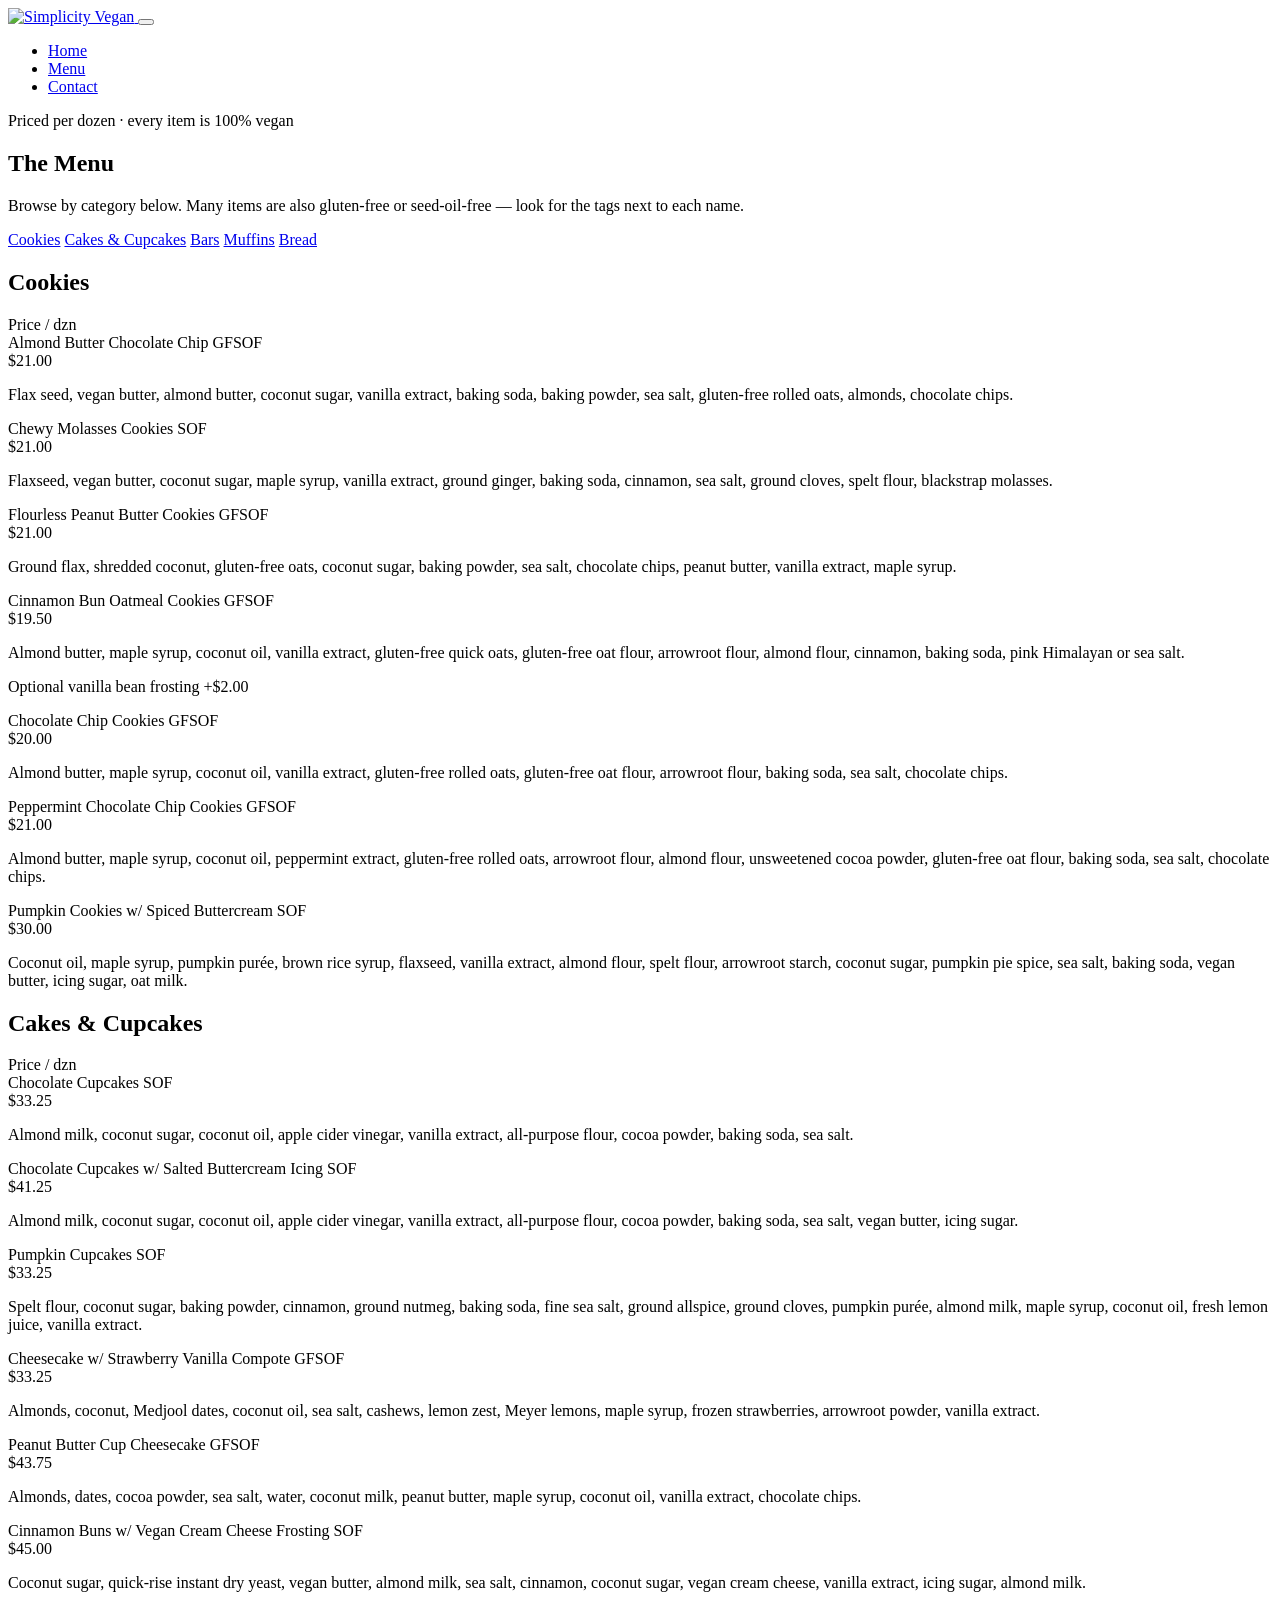
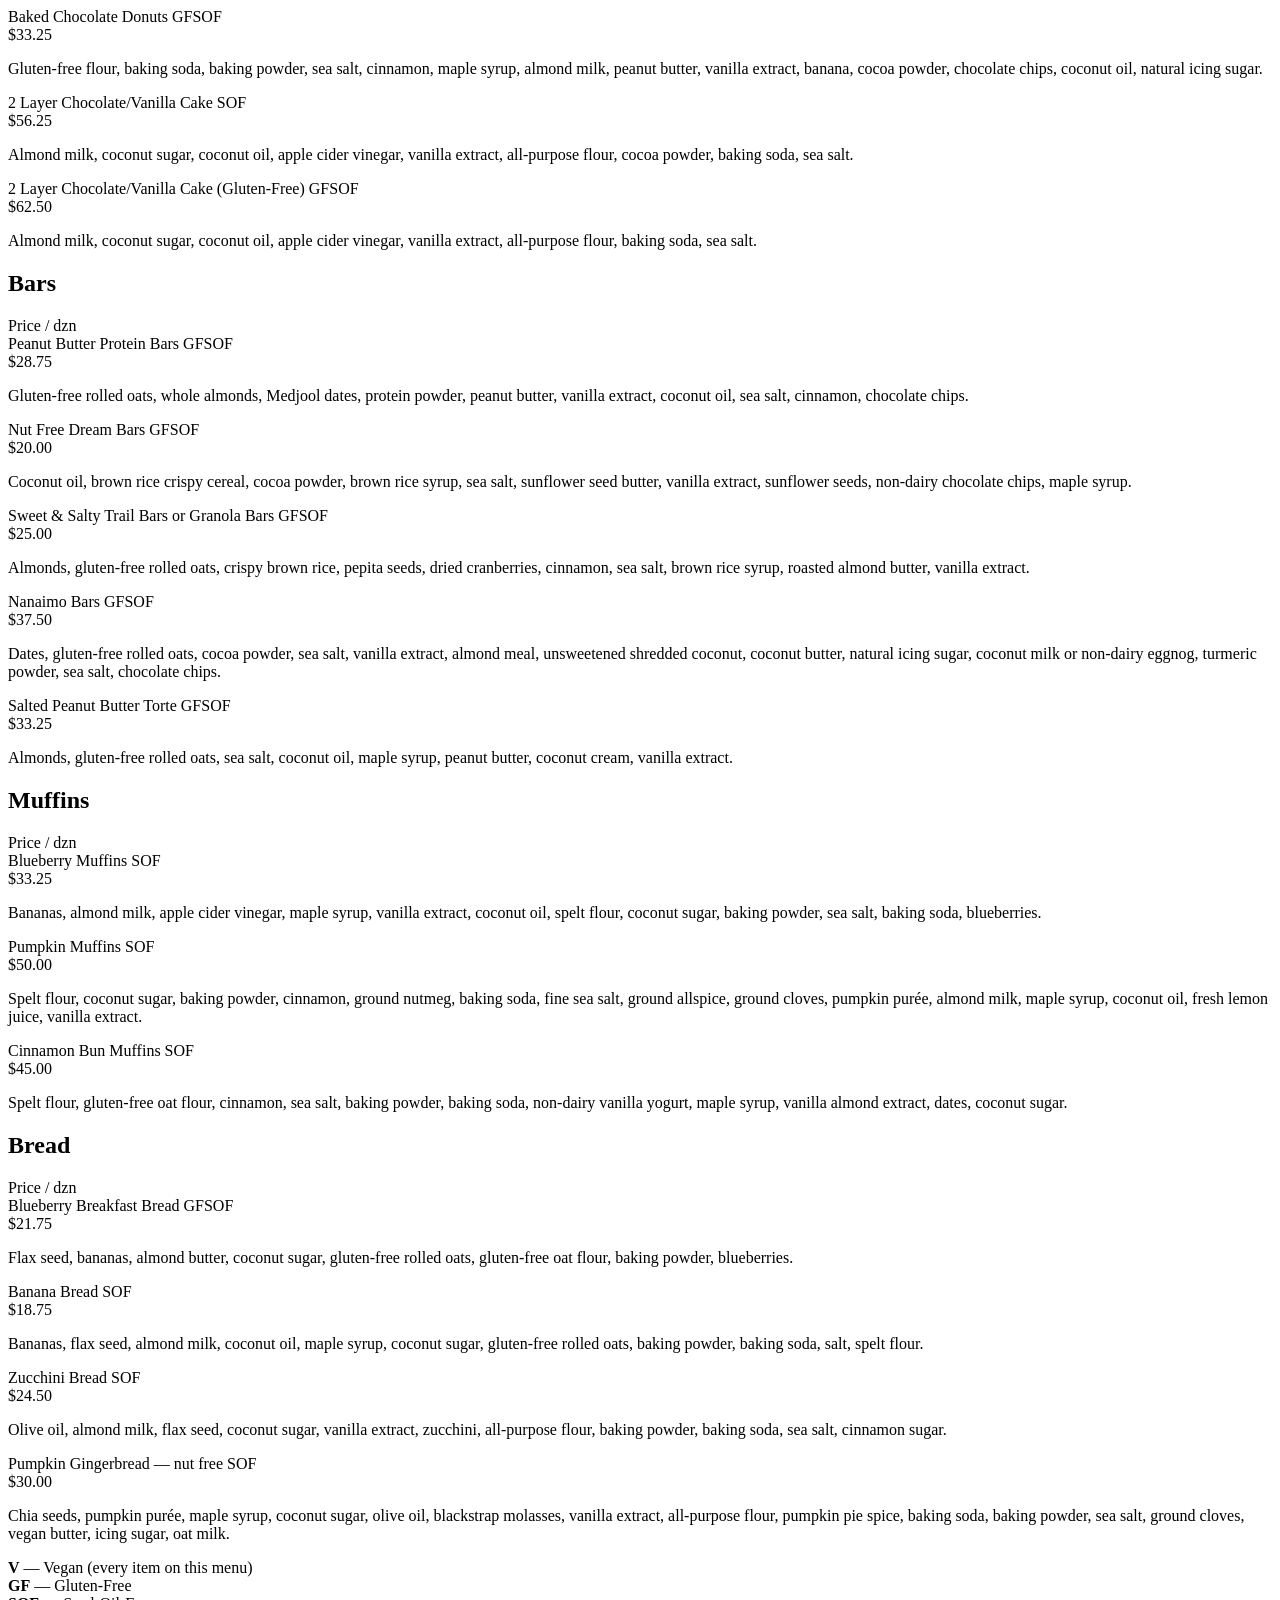
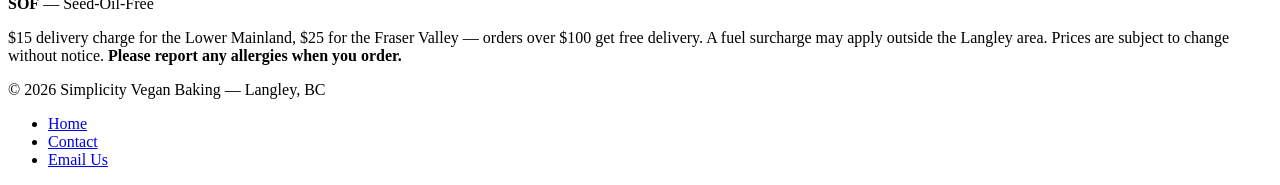
==== menu.html @ b133a5c6 "Add files via upload" ====
<!DOCTYPE html>
<html lang="en">
<head>
<meta charset="UTF-8">
<meta name="viewport" content="width=device-width, initial-scale=1.0">
<title>Menu — Simplicity Vegan</title>
<meta name="description" content="Full menu for Simplicity Vegan: cookies, cakes & cupcakes, bars, muffins and bread. Every item is 100% vegan, priced per dozen.">
<link rel="icon" href="assets/img/wordmark.png">
<link rel="preconnect" href="https://fonts.googleapis.com">
<link rel="preconnect" href="https://fonts.gstatic.com" crossorigin>
<link href="https://fonts.googleapis.com/css2?family=Mrs+Saint+Delafield&family=Fraunces:opsz,wght@9..144,400;9..144,500;9..144,600&family=Jost:wght@400;500;600&display=swap" rel="stylesheet">
<link rel="stylesheet" href="assets/styles.css">
</head>
<body>

<header class="site-header">
  <div class="container">
    <a href="index.html" class="brand">
      <img src="assets/img/wordmark.png" alt="Simplicity Vegan">
    </a>
    <button class="nav-toggle" aria-label="Toggle navigation" aria-expanded="false">
      <span></span>
    </button>
    <ul class="nav-links">
      <li><a href="index.html">Home</a></li>
      <li><a href="menu.html" aria-current="page">Menu</a></li>
      <li><a href="contact.html">Contact</a></li>
    </ul>
  </div>
</header>

<main>

  <section class="page-hero">
    <div class="container">
      <p class="eyebrow">Priced per dozen · every item is 100% vegan</p>
      <h1 class="script">The Menu</h1>
      <p class="hero-lede" style="margin-left:auto;margin-right:auto;">Browse by category below. Many items
        are also gluten-free or seed-oil-free — look for the tags next to each name.</p>
    </div>
  </section>

  <nav class="menu-nav" aria-label="Menu categories">
    <div class="container">
      <a href="#cookies" class="pill">Cookies</a>
      <a href="#cakes" class="pill">Cakes &amp; Cupcakes</a>
      <a href="#bars" class="pill">Bars</a>
      <a href="#muffins" class="pill">Muffins</a>
      <a href="#bread" class="pill">Bread</a>
    </div>
  </nav>

  <div class="container">

    <!-- COOKIES -->
    <section id="cookies" class="menu-category">
      <div class="cat-head">
        <h2>Cookies</h2>
        <div class="rule"></div>
        <span class="cat-price-label">Price / dzn</span>
      </div>

      <div class="menu-item">
        <div class="item-name-row">
          <span class="item-name">Almond Butter Chocolate Chip</span>
          <span class="item-badges"><span class="tag">GF</span><span class="tag">SOF</span></span>
        </div>
        <span class="item-price">$21.00</span>
        <p class="item-ingredients">Flax seed, vegan butter, almond butter, coconut sugar, vanilla extract, baking soda, baking powder, sea salt, gluten-free rolled oats, almonds, chocolate chips.</p>
      </div>

      <div class="menu-item">
        <div class="item-name-row">
          <span class="item-name">Chewy Molasses Cookies</span>
          <span class="item-badges"><span class="tag">SOF</span></span>
        </div>
        <span class="item-price">$21.00</span>
        <p class="item-ingredients">Flaxseed, vegan butter, coconut sugar, maple syrup, vanilla extract, ground ginger, baking soda, cinnamon, sea salt, ground cloves, spelt flour, blackstrap molasses.</p>
      </div>

      <div class="menu-item">
        <div class="item-name-row">
          <span class="item-name">Flourless Peanut Butter Cookies</span>
          <span class="item-badges"><span class="tag">GF</span><span class="tag">SOF</span></span>
        </div>
        <span class="item-price">$21.00</span>
        <p class="item-ingredients">Ground flax, shredded coconut, gluten-free oats, coconut sugar, baking powder, sea salt, chocolate chips, peanut butter, vanilla extract, maple syrup.</p>
      </div>

      <div class="menu-item">
        <div class="item-name-row">
          <span class="item-name">Cinnamon Bun Oatmeal Cookies</span>
          <span class="item-badges"><span class="tag">GF</span><span class="tag">SOF</span></span>
        </div>
        <span class="item-price">$19.50</span>
        <p class="item-ingredients">Almond butter, maple syrup, coconut oil, vanilla extract, gluten-free quick oats, gluten-free oat flour, arrowroot flour, almond flour, cinnamon, baking soda, pink Himalayan or sea salt.</p>
        <p class="item-note">Optional vanilla bean frosting +$2.00</p>
      </div>

      <div class="menu-item">
        <div class="item-name-row">
          <span class="item-name">Chocolate Chip Cookies</span>
          <span class="item-badges"><span class="tag">GF</span><span class="tag">SOF</span></span>
        </div>
        <span class="item-price">$20.00</span>
        <p class="item-ingredients">Almond butter, maple syrup, coconut oil, vanilla extract, gluten-free rolled oats, gluten-free oat flour, arrowroot flour, baking soda, sea salt, chocolate chips.</p>
      </div>

      <div class="menu-item">
        <div class="item-name-row">
          <span class="item-name">Peppermint Chocolate Chip Cookies</span>
          <span class="item-badges"><span class="tag">GF</span><span class="tag">SOF</span></span>
        </div>
        <span class="item-price">$21.00</span>
        <p class="item-ingredients">Almond butter, maple syrup, coconut oil, peppermint extract, gluten-free rolled oats, arrowroot flour, almond flour, unsweetened cocoa powder, gluten-free oat flour, baking soda, sea salt, chocolate chips.</p>
      </div>

      <div class="menu-item">
        <div class="item-name-row">
          <span class="item-name">Pumpkin Cookies w/ Spiced Buttercream</span>
          <span class="item-badges"><span class="tag">SOF</span></span>
        </div>
        <span class="item-price">$30.00</span>
        <p class="item-ingredients">Coconut oil, maple syrup, pumpkin purée, brown rice syrup, flaxseed, vanilla extract, almond flour, spelt flour, arrowroot starch, coconut sugar, pumpkin pie spice, sea salt, baking soda, vegan butter, icing sugar, oat milk.</p>
      </div>
    </section>

    <!-- CAKES / CUPCAKES -->
    <section id="cakes" class="menu-category">
      <div class="cat-head">
        <h2>Cakes &amp; Cupcakes</h2>
        <div class="rule"></div>
        <span class="cat-price-label">Price / dzn</span>
      </div>

      <div class="menu-item">
        <div class="item-name-row">
          <span class="item-name">Chocolate Cupcakes</span>
          <span class="item-badges"><span class="tag">SOF</span></span>
        </div>
        <span class="item-price">$33.25</span>
        <p class="item-ingredients">Almond milk, coconut sugar, coconut oil, apple cider vinegar, vanilla extract, all-purpose flour, cocoa powder, baking soda, sea salt.</p>
      </div>

      <div class="menu-item">
        <div class="item-name-row">
          <span class="item-name">Chocolate Cupcakes w/ Salted Buttercream Icing</span>
          <span class="item-badges"><span class="tag">SOF</span></span>
        </div>
        <span class="item-price">$41.25</span>
        <p class="item-ingredients">Almond milk, coconut sugar, coconut oil, apple cider vinegar, vanilla extract, all-purpose flour, cocoa powder, baking soda, sea salt, vegan butter, icing sugar.</p>
      </div>

      <div class="menu-item">
        <div class="item-name-row">
          <span class="item-name">Pumpkin Cupcakes</span>
          <span class="item-badges"><span class="tag">SOF</span></span>
        </div>
        <span class="item-price">$33.25</span>
        <p class="item-ingredients">Spelt flour, coconut sugar, baking powder, cinnamon, ground nutmeg, baking soda, fine sea salt, ground allspice, ground cloves, pumpkin purée, almond milk, maple syrup, coconut oil, fresh lemon juice, vanilla extract.</p>
      </div>

      <div class="menu-item">
        <div class="item-name-row">
          <span class="item-name">Cheesecake w/ Strawberry Vanilla Compote</span>
          <span class="item-badges"><span class="tag">GF</span><span class="tag">SOF</span></span>
        </div>
        <span class="item-price">$33.25</span>
        <p class="item-ingredients">Almonds, coconut, Medjool dates, coconut oil, sea salt, cashews, lemon zest, Meyer lemons, maple syrup, frozen strawberries, arrowroot powder, vanilla extract.</p>
      </div>

      <div class="menu-item">
        <div class="item-name-row">
          <span class="item-name">Peanut Butter Cup Cheesecake</span>
          <span class="item-badges"><span class="tag">GF</span><span class="tag">SOF</span></span>
        </div>
        <span class="item-price">$43.75</span>
        <p class="item-ingredients">Almonds, dates, cocoa powder, sea salt, water, coconut milk, peanut butter, maple syrup, coconut oil, vanilla extract, chocolate chips.</p>
      </div>

      <div class="menu-item">
        <div class="item-name-row">
          <span class="item-name">Cinnamon Buns w/ Vegan Cream Cheese Frosting</span>
          <span class="item-badges"><span class="tag">SOF</span></span>
        </div>
        <span class="item-price">$45.00</span>
        <p class="item-ingredients">Coconut sugar, quick-rise instant dry yeast, vegan butter, almond milk, sea salt, cinnamon, coconut sugar, vegan cream cheese, vanilla extract, icing sugar, almond milk.</p>
      </div>

      <div class="menu-item">
        <div class="item-name-row">
          <span class="item-name">Baked Chocolate Donuts</span>
          <span class="item-badges"><span class="tag">GF</span><span class="tag">SOF</span></span>
        </div>
        <span class="item-price">$33.25</span>
        <p class="item-ingredients">Gluten-free flour, baking soda, baking powder, sea salt, cinnamon, maple syrup, almond milk, peanut butter, vanilla extract, banana, cocoa powder, chocolate chips, coconut oil, natural icing sugar.</p>
      </div>

      <div class="menu-item">
        <div class="item-name-row">
          <span class="item-name">2 Layer Chocolate/Vanilla Cake</span>
          <span class="item-badges"><span class="tag">SOF</span></span>
        </div>
        <span class="item-price">$56.25</span>
        <p class="item-ingredients">Almond milk, coconut sugar, coconut oil, apple cider vinegar, vanilla extract, all-purpose flour, cocoa powder, baking soda, sea salt.</p>
      </div>

      <div class="menu-item">
        <div class="item-name-row">
          <span class="item-name">2 Layer Chocolate/Vanilla Cake (Gluten-Free)</span>
          <span class="item-badges"><span class="tag">GF</span><span class="tag">SOF</span></span>
        </div>
        <span class="item-price">$62.50</span>
        <p class="item-ingredients">Almond milk, coconut sugar, coconut oil, apple cider vinegar, vanilla extract, all-purpose flour, baking soda, sea salt.</p>
      </div>
    </section>

    <!-- BARS -->
    <section id="bars" class="menu-category">
      <div class="cat-head">
        <h2>Bars</h2>
        <div class="rule"></div>
        <span class="cat-price-label">Price / dzn</span>
      </div>

      <div class="menu-item">
        <div class="item-name-row">
          <span class="item-name">Peanut Butter Protein Bars</span>
          <span class="item-badges"><span class="tag">GF</span><span class="tag">SOF</span></span>
        </div>
        <span class="item-price">$28.75</span>
        <p class="item-ingredients">Gluten-free rolled oats, whole almonds, Medjool dates, protein powder, peanut butter, vanilla extract, coconut oil, sea salt, cinnamon, chocolate chips.</p>
      </div>

      <div class="menu-item">
        <div class="item-name-row">
          <span class="item-name">Nut Free Dream Bars</span>
          <span class="item-badges"><span class="tag">GF</span><span class="tag">SOF</span></span>
        </div>
        <span class="item-price">$20.00</span>
        <p class="item-ingredients">Coconut oil, brown rice crispy cereal, cocoa powder, brown rice syrup, sea salt, sunflower seed butter, vanilla extract, sunflower seeds, non-dairy chocolate chips, maple syrup.</p>
      </div>

      <div class="menu-item">
        <div class="item-name-row">
          <span class="item-name">Sweet &amp; Salty Trail Bars <span style="font-weight:400;color:var(--taupe)">or Granola Bars</span></span>
          <span class="item-badges"><span class="tag">GF</span><span class="tag">SOF</span></span>
        </div>
        <span class="item-price">$25.00</span>
        <p class="item-ingredients">Almonds, gluten-free rolled oats, crispy brown rice, pepita seeds, dried cranberries, cinnamon, sea salt, brown rice syrup, roasted almond butter, vanilla extract.</p>
      </div>

      <div class="menu-item">
        <div class="item-name-row">
          <span class="item-name">Nanaimo Bars</span>
          <span class="item-badges"><span class="tag">GF</span><span class="tag">SOF</span></span>
        </div>
        <span class="item-price">$37.50</span>
        <p class="item-ingredients">Dates, gluten-free rolled oats, cocoa powder, sea salt, vanilla extract, almond meal, unsweetened shredded coconut, coconut butter, natural icing sugar, coconut milk or non-dairy eggnog, turmeric powder, sea salt, chocolate chips.</p>
      </div>

      <div class="menu-item">
        <div class="item-name-row">
          <span class="item-name">Salted Peanut Butter Torte</span>
          <span class="item-badges"><span class="tag">GF</span><span class="tag">SOF</span></span>
        </div>
        <span class="item-price">$33.25</span>
        <p class="item-ingredients">Almonds, gluten-free rolled oats, sea salt, coconut oil, maple syrup, peanut butter, coconut cream, vanilla extract.</p>
      </div>
    </section>

    <!-- MUFFINS -->
    <section id="muffins" class="menu-category">
      <div class="cat-head">
        <h2>Muffins</h2>
        <div class="rule"></div>
        <span class="cat-price-label">Price / dzn</span>
      </div>

      <div class="menu-item">
        <div class="item-name-row">
          <span class="item-name">Blueberry Muffins</span>
          <span class="item-badges"><span class="tag">SOF</span></span>
        </div>
        <span class="item-price">$33.25</span>
        <p class="item-ingredients">Bananas, almond milk, apple cider vinegar, maple syrup, vanilla extract, coconut oil, spelt flour, coconut sugar, baking powder, sea salt, baking soda, blueberries.</p>
      </div>

      <div class="menu-item">
        <div class="item-name-row">
          <span class="item-name">Pumpkin Muffins</span>
          <span class="item-badges"><span class="tag">SOF</span></span>
        </div>
        <span class="item-price">$50.00</span>
        <p class="item-ingredients">Spelt flour, coconut sugar, baking powder, cinnamon, ground nutmeg, baking soda, fine sea salt, ground allspice, ground cloves, pumpkin purée, almond milk, maple syrup, coconut oil, fresh lemon juice, vanilla extract.</p>
      </div>

      <div class="menu-item">
        <div class="item-name-row">
          <span class="item-name">Cinnamon Bun Muffins</span>
          <span class="item-badges"><span class="tag">SOF</span></span>
        </div>
        <span class="item-price">$45.00</span>
        <p class="item-ingredients">Spelt flour, gluten-free oat flour, cinnamon, sea salt, baking powder, baking soda, non-dairy vanilla yogurt, maple syrup, vanilla almond extract, dates, coconut sugar.</p>
      </div>
    </section>

    <!-- BREAD -->
    <section id="bread" class="menu-category">
      <div class="cat-head">
        <h2>Bread</h2>
        <div class="rule"></div>
        <span class="cat-price-label">Price / dzn</span>
      </div>

      <div class="menu-item">
        <div class="item-name-row">
          <span class="item-name">Blueberry Breakfast Bread</span>
          <span class="item-badges"><span class="tag">GF</span><span class="tag">SOF</span></span>
        </div>
        <span class="item-price">$21.75</span>
        <p class="item-ingredients">Flax seed, bananas, almond butter, coconut sugar, gluten-free rolled oats, gluten-free oat flour, baking powder, blueberries.</p>
      </div>

      <div class="menu-item">
        <div class="item-name-row">
          <span class="item-name">Banana Bread</span>
          <span class="item-badges"><span class="tag">SOF</span></span>
        </div>
        <span class="item-price">$18.75</span>
        <p class="item-ingredients">Bananas, flax seed, almond milk, coconut oil, maple syrup, coconut sugar, gluten-free rolled oats, baking powder, baking soda, salt, spelt flour.</p>
      </div>

      <div class="menu-item">
        <div class="item-name-row">
          <span class="item-name">Zucchini Bread</span>
          <span class="item-badges"><span class="tag">SOF</span></span>
        </div>
        <span class="item-price">$24.50</span>
        <p class="item-ingredients">Olive oil, almond milk, flax seed, coconut sugar, vanilla extract, zucchini, all-purpose flour, baking powder, baking soda, sea salt, cinnamon sugar.</p>
      </div>

      <div class="menu-item">
        <div class="item-name-row">
          <span class="item-name">Pumpkin Gingerbread <span style="font-weight:400;color:var(--taupe)">— nut free</span></span>
          <span class="item-badges"><span class="tag">SOF</span></span>
        </div>
        <span class="item-price">$30.00</span>
        <p class="item-ingredients">Chia seeds, pumpkin purée, maple syrup, coconut sugar, olive oil, blackstrap molasses, vanilla extract, all-purpose flour, pumpkin pie spice, baking soda, baking powder, sea salt, ground cloves, vegan butter, icing sugar, oat milk.</p>
      </div>
    </section>

  </div>

  <div class="scallop scallop-down on-white" style="background:var(--cream)"></div>

  <!-- LEGEND / DELIVERY -->
  <section class="menu-legend">
    <div class="container">
      <div class="legend-grid">
        <div><b>V</b> — Vegan (every item on this menu)</div>
        <div><b>GF</b> — Gluten-Free</div>
        <div><b>SOF</b> — Seed-Oil-Free</div>
      </div>
      <p class="legend-note">$15 delivery charge for the Lower Mainland, $25 for the Fraser Valley — orders over $100
        get free delivery. A fuel surcharge may apply outside the Langley area. Prices are subject to change
        without notice. <strong>Please report any allergies when you order.</strong></p>
    </div>
  </section>

</main>

<footer class="site-footer">
  <div class="container footer-row">
    <span>© <span id="year"></span> Simplicity Vegan Baking — Langley, BC</span>
    <ul class="footer-links">
      <li><a href="index.html">Home</a></li>
      <li><a href="contact.html">Contact</a></li>
      <li><a href="mailto:simplicityveganbaking@gmail.com">Email Us</a></li>
    </ul>
  </div>
</footer>

<script>document.getElementById('year').textContent = new Date().getFullYear();</script>
<script src="assets/script.js"></script>
</body>
</html>
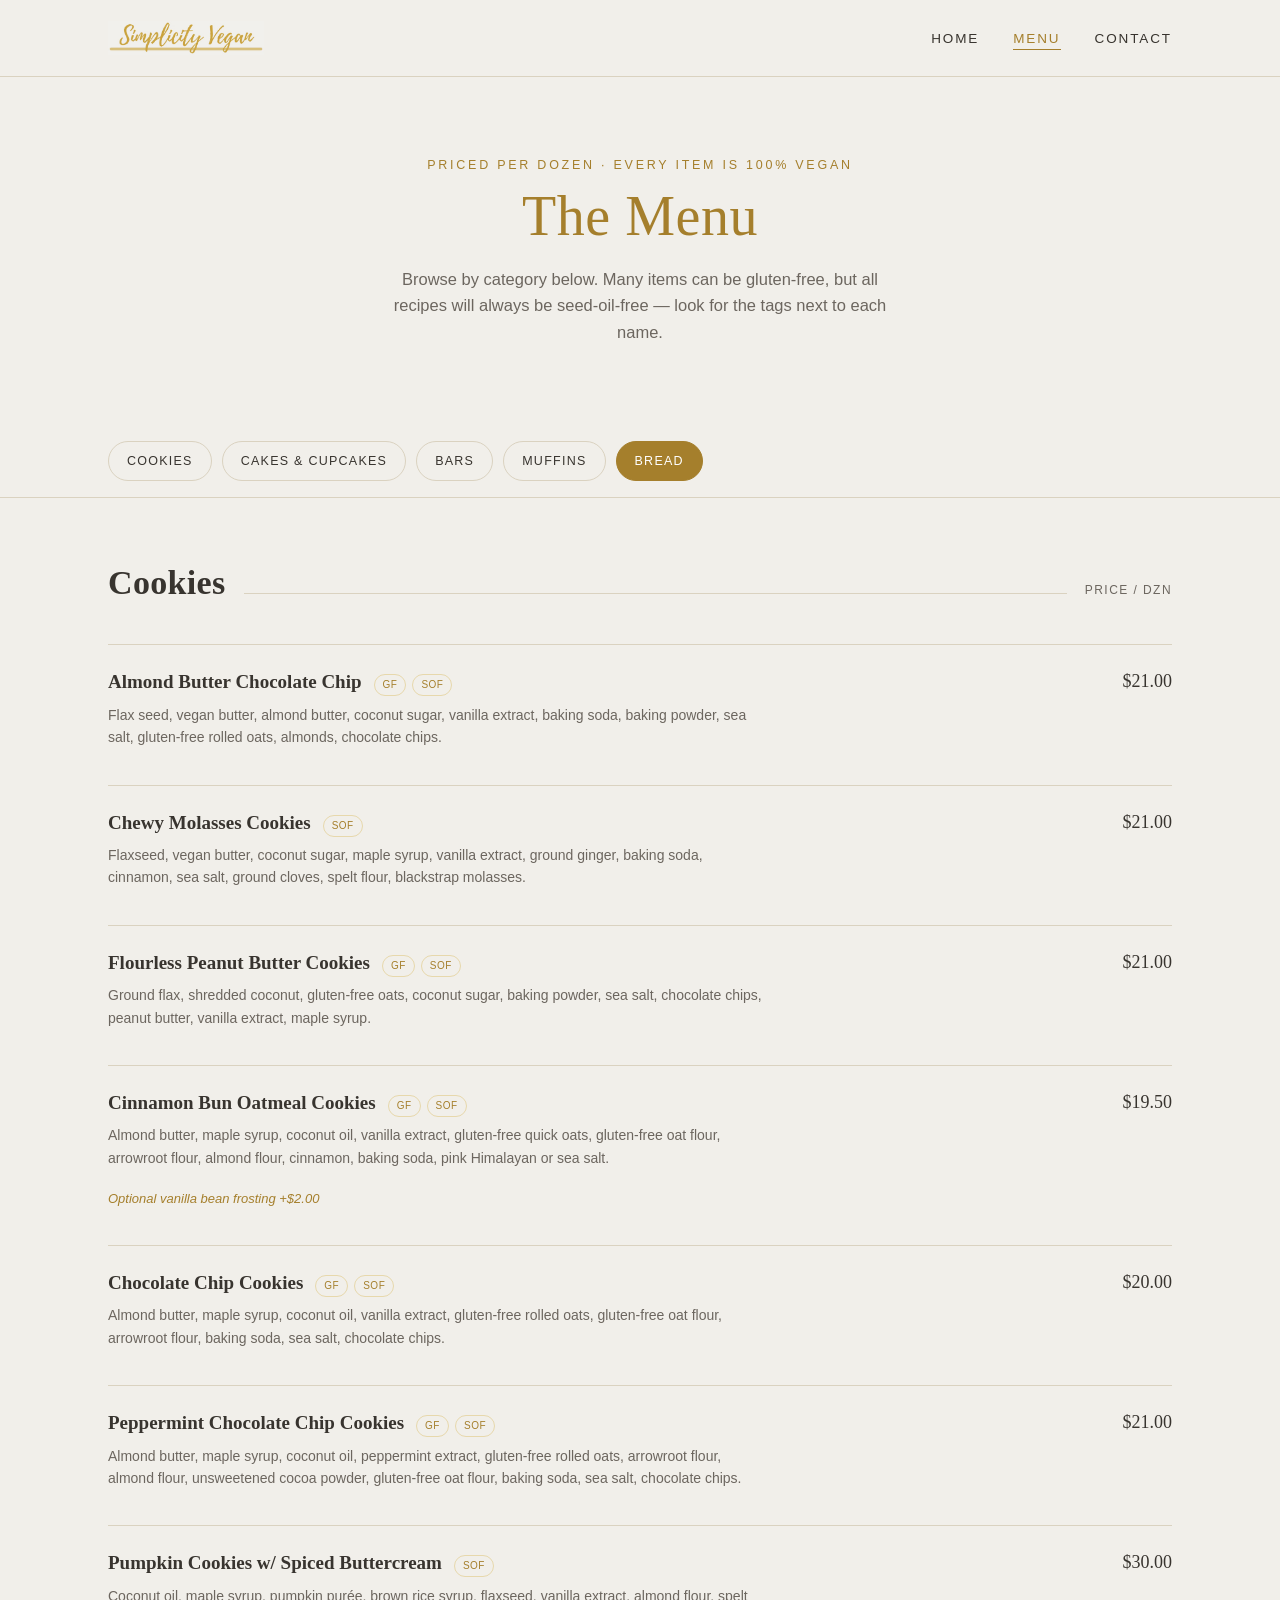
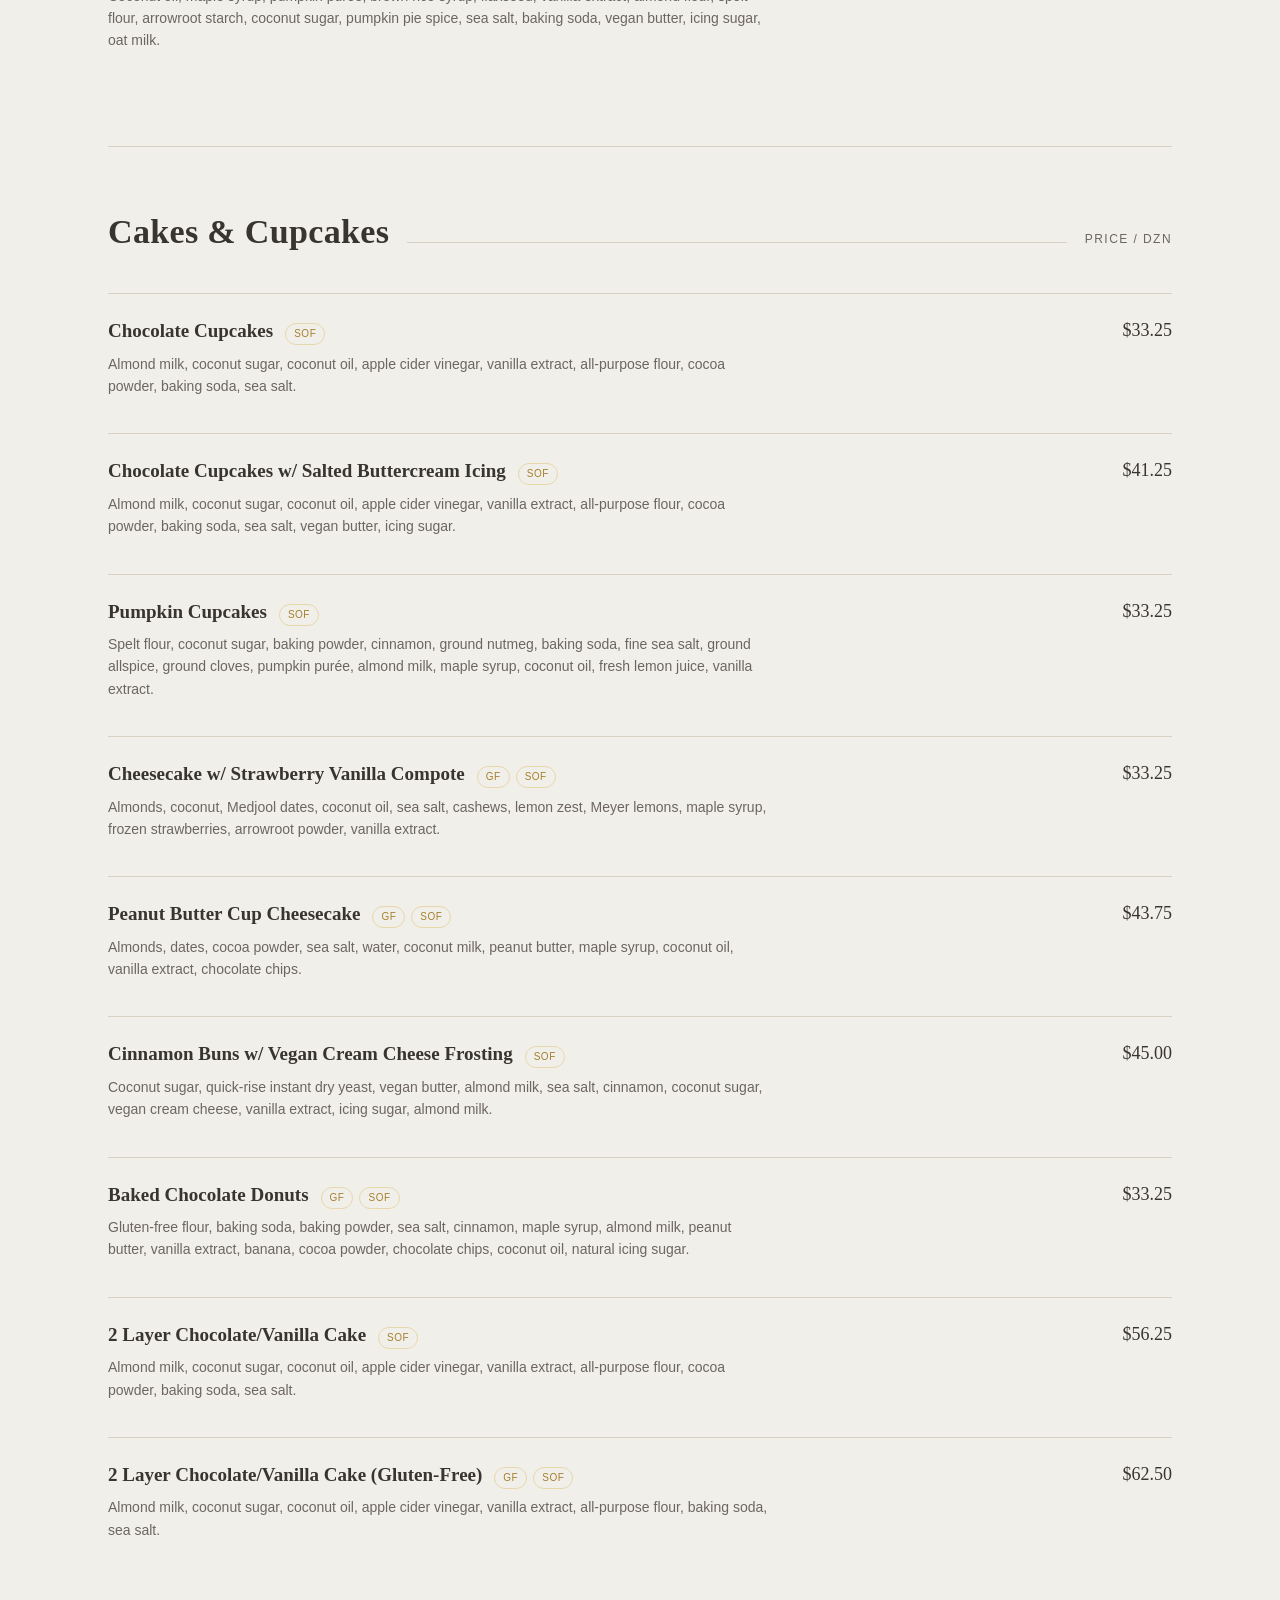
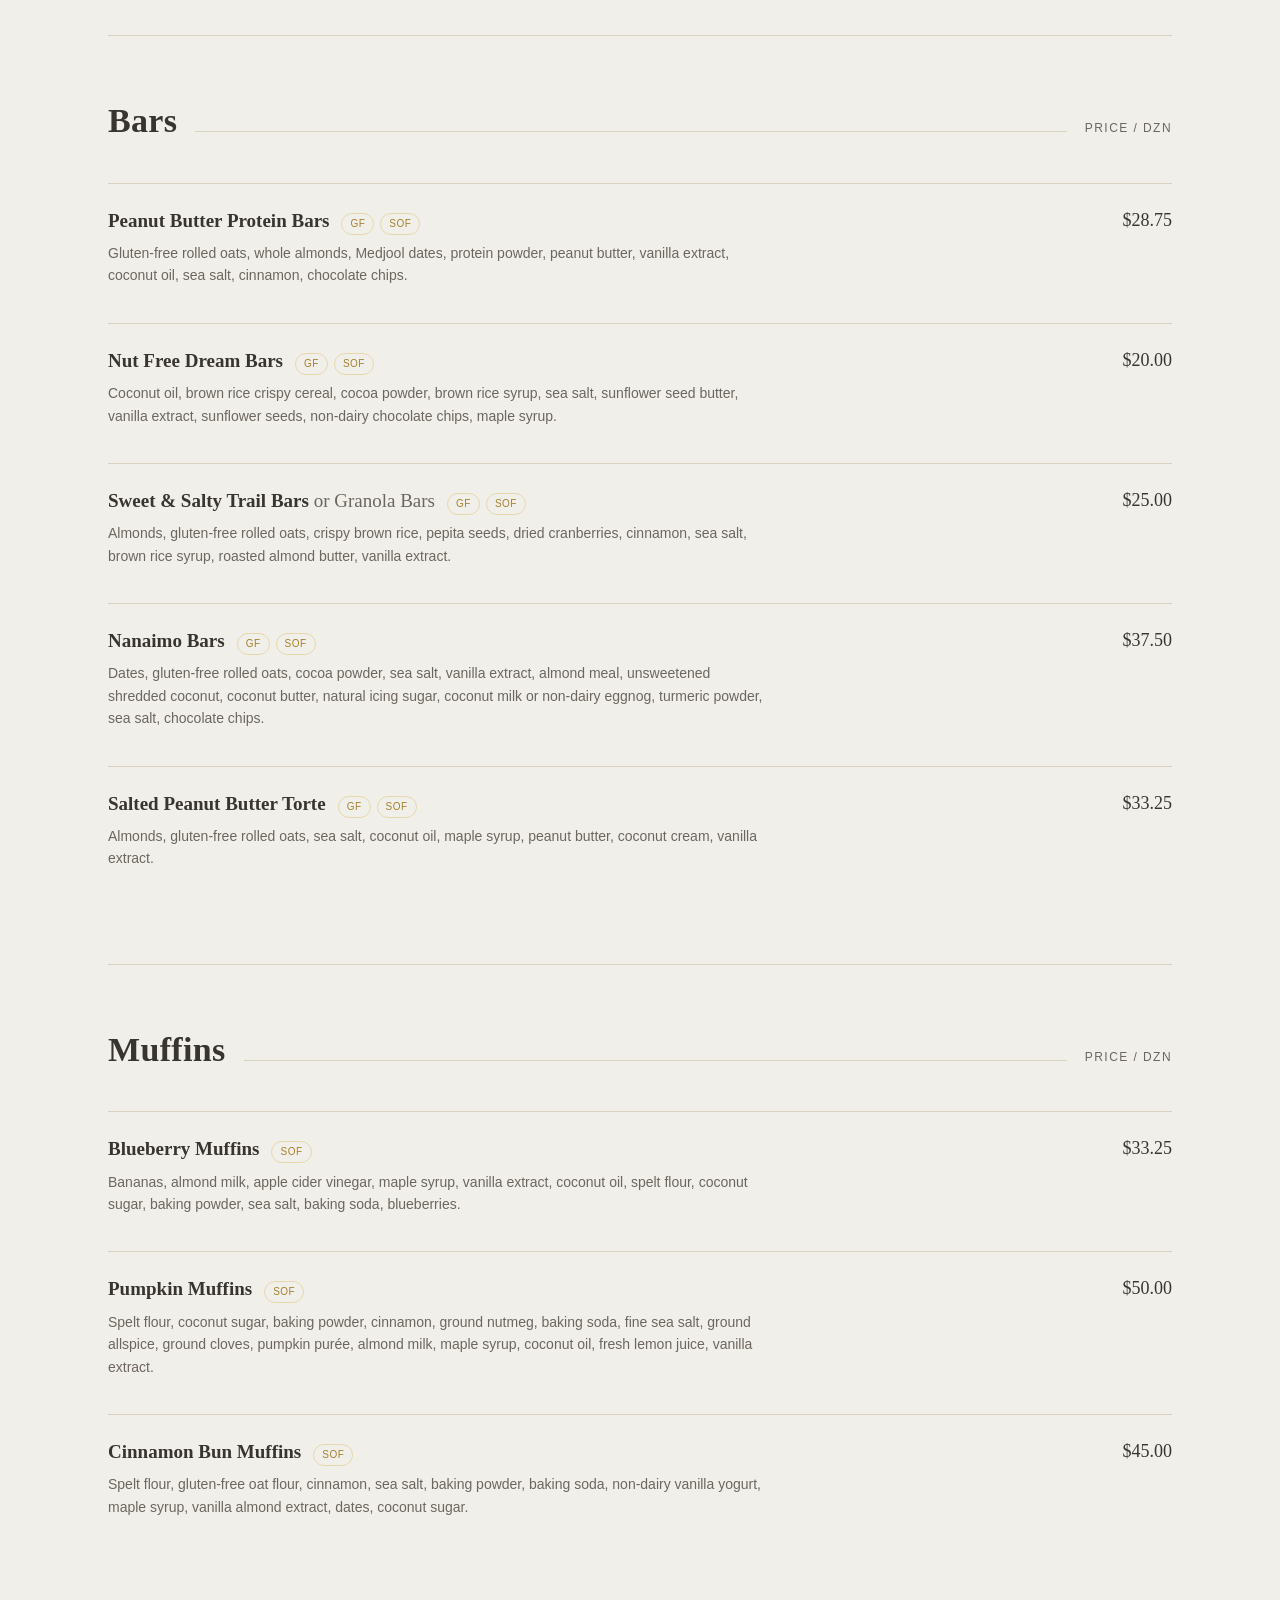
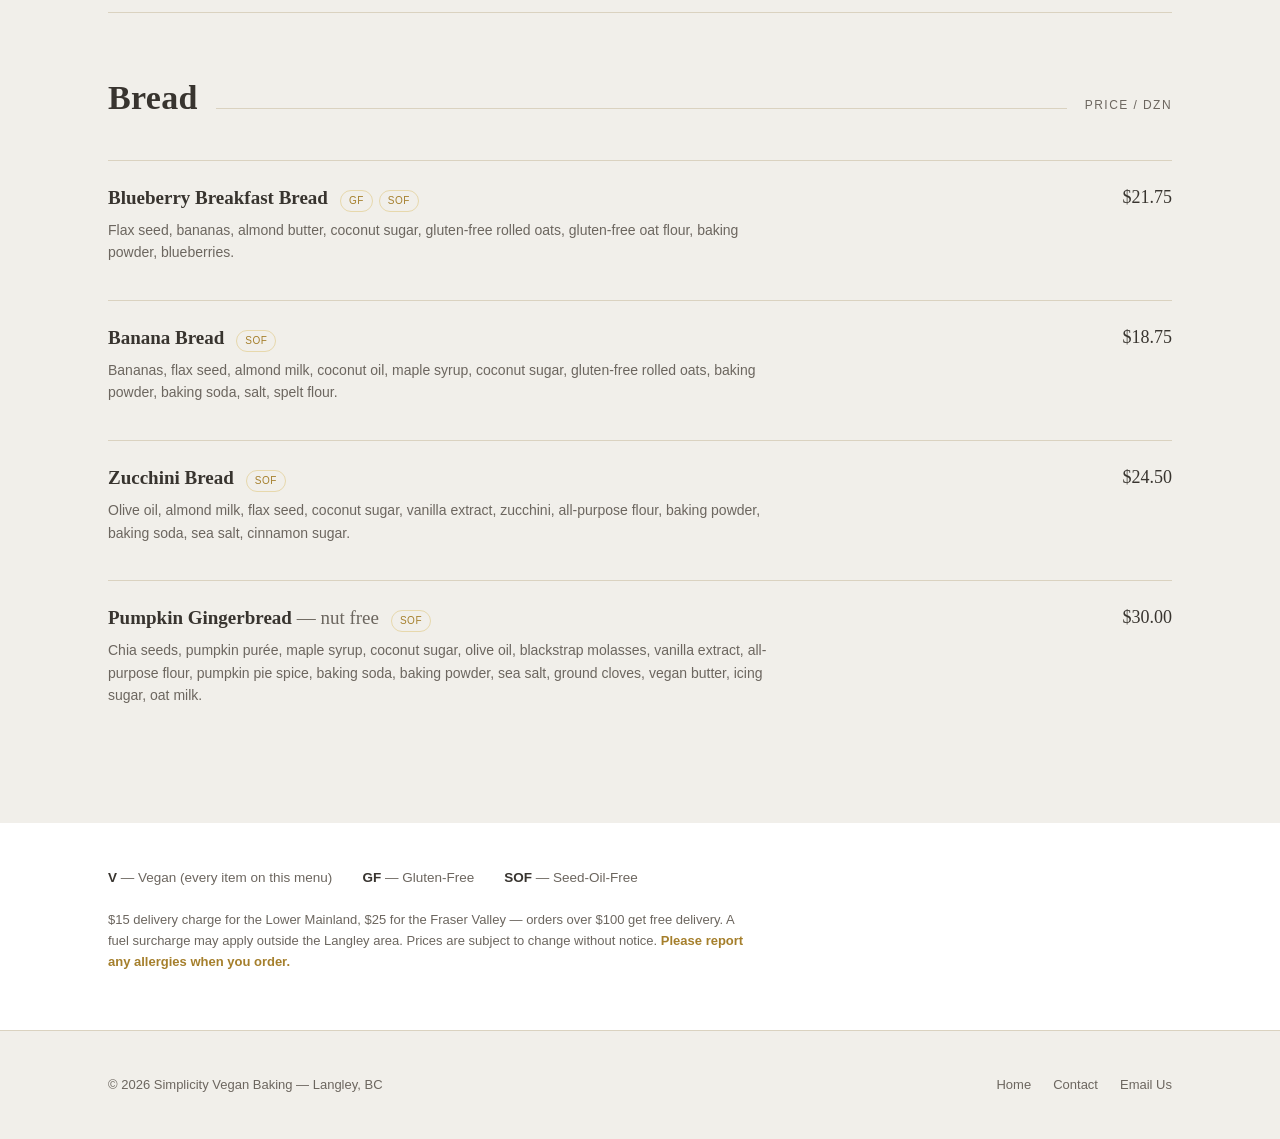
==== commit 316b50dc: "Update menu.html" ====
--- a/menu.html
+++ b/menu.html
@@ -36,7 +36,7 @@
       <p class="eyebrow">Priced per dozen · every item is 100% vegan</p>
       <h1 class="script">The Menu</h1>
       <p class="hero-lede" style="margin-left:auto;margin-right:auto;">Browse by category below. Many items
-        are also gluten-free or seed-oil-free — look for the tags next to each name.</p>
+        can be gluten-free, but all recipes will always be seed-oil-free — look for the tags next to each name.</p>
     </div>
   </section>
 
--- a/assets/styles.css
+++ b/assets/styles.css
@@ -0,0 +1,434 @@
+/* ===========================================================
+   Simplicity Vegan — design tokens
+   =========================================================== */
+:root{
+  --cream:      #F1EFEA;
+  --cream-2:    #E9E4D9;
+  --white:      #FFFFFF;
+  --gold:       #C9A244;
+  --gold-deep:  #A57F2C;
+  --gold-pale:  #E7D8AC;
+  --charcoal:   #38342F;
+  --taupe:      #6C665F;
+  --line:       #DAD2C0;
+
+  --font-script: "Mrs Saint Delafield", cursive;
+  --font-head:   "Fraunces", "Iowan Old Style", Georgia, serif;
+  --font-body:   "Jost", "Helvetica Neue", Arial, sans-serif;
+
+  --maxw: 1120px;
+}
+
+*,*::before,*::after{ box-sizing:border-box; }
+html{ scroll-behavior:smooth; }
+body{
+  margin:0;
+  background:var(--cream);
+  color:var(--charcoal);
+  font-family:var(--font-body);
+  font-size:17px;
+  line-height:1.6;
+  -webkit-font-smoothing:antialiased;
+}
+img{ max-width:100%; display:block; }
+a{ color:inherit; }
+h1,h2,h3{
+  font-family:var(--font-head);
+  font-weight:600;
+  margin:0 0 .4em;
+  letter-spacing:.01em;
+  color:var(--charcoal);
+}
+p{ margin:0 0 1em; }
+.container{
+  max-width:var(--maxw);
+  margin:0 auto;
+  padding:0 28px;
+}
+.eyebrow{
+  font-family:var(--font-body);
+  font-size:12.5px;
+  letter-spacing:.22em;
+  text-transform:uppercase;
+  color:var(--gold-deep);
+  font-weight:500;
+}
+.script{
+  font-family:var(--font-script);
+  color:var(--gold-deep);
+  font-weight:400;
+  line-height:1;
+}
+
+/* focus visibility */
+a:focus-visible, button:focus-visible{
+  outline:2px solid var(--gold-deep);
+  outline-offset:3px;
+}
+
+@media (prefers-reduced-motion: reduce){
+  html{ scroll-behavior:auto; }
+  *{ animation:none !important; transition:none !important; }
+}
+
+/* ===========================================================
+   Header / nav
+   =========================================================== */
+.site-header{
+  position:sticky; top:0; z-index:50;
+  background:rgba(241,239,234,.92);
+  backdrop-filter:blur(6px);
+  border-bottom:1px solid var(--line);
+}
+.site-header .container{
+  display:flex; align-items:center; justify-content:space-between;
+  height:76px;
+}
+.brand{ display:flex; align-items:center; gap:10px; text-decoration:none; }
+.brand img{ height:34px; width:auto; }
+.brand-fallback{
+  font-family:var(--font-script);
+  font-size:30px; color:var(--gold-deep);
+}
+
+.nav-links{
+  display:flex; align-items:center; gap:34px;
+  list-style:none; margin:0; padding:0;
+}
+.nav-links a{
+  text-decoration:none;
+  font-size:13.5px;
+  letter-spacing:.14em;
+  text-transform:uppercase;
+  color:var(--charcoal);
+  position:relative;
+  padding-bottom:4px;
+}
+.nav-links a::after{
+  content:"";
+  position:absolute; left:0; right:100%; bottom:0;
+  height:1px; background:var(--gold-deep);
+  transition:right .25s ease;
+}
+.nav-links a:hover::after,
+.nav-links a[aria-current="page"]::after{ right:0; }
+.nav-links a[aria-current="page"]{ color:var(--gold-deep); }
+
+.nav-toggle{
+  display:none;
+  background:none; border:1px solid var(--line); border-radius:6px;
+  width:42px; height:38px;
+  align-items:center; justify-content:center;
+  cursor:pointer;
+}
+.nav-toggle span,
+.nav-toggle span::before,
+.nav-toggle span::after{
+  content:""; display:block; width:20px; height:1.5px; background:var(--charcoal);
+  position:relative; transition:.2s ease;
+}
+.nav-toggle span::before{ position:absolute; top:-6px; }
+.nav-toggle span::after{ position:absolute; top:6px; }
+
+@media (max-width:760px){
+  .nav-toggle{ display:flex; }
+  .nav-links{
+    position:absolute; top:76px; left:0; right:0;
+    flex-direction:column; align-items:flex-start; gap:0;
+    background:var(--cream);
+    border-bottom:1px solid var(--line);
+    max-height:0; overflow:hidden;
+  }
+  .nav-links.open{ max-height:320px; }
+  .nav-links li{ width:100%; }
+  .nav-links a{ display:block; width:100%; padding:16px 28px; }
+  .nav-links a::after{ display:none; }
+}
+
+/* ===========================================================
+   Buttons
+   =========================================================== */
+.btn{
+  display:inline-flex; align-items:center; gap:10px;
+  font-family:var(--font-body);
+  font-size:13.5px; letter-spacing:.14em; text-transform:uppercase;
+  text-decoration:none; cursor:pointer;
+  padding:15px 30px;
+  border-radius:2px;
+  border:1px solid transparent;
+  transition:transform .18s ease, background .18s ease, color .18s ease, border-color .18s ease;
+}
+.btn:hover{ transform:translateY(-1px); }
+.btn-primary{
+  background:var(--gold-deep); color:var(--white);
+}
+.btn-primary:hover{ background:var(--charcoal); }
+.btn-outline{
+  background:transparent; color:var(--charcoal); border-color:var(--charcoal);
+}
+.btn-outline:hover{ border-color:var(--gold-deep); color:var(--gold-deep); }
+.btn-row{ display:flex; flex-wrap:wrap; gap:16px; }
+
+/* ===========================================================
+   Scalloped divider — signature element
+   (echoes the paper doily the bakes are photographed on)
+   =========================================================== */
+.scallop{
+  width:100%; height:22px;
+  background-repeat:repeat-x;
+  background-size:34px 22px;
+  background-position:center;
+}
+.scallop-down{
+  background-image:radial-gradient(circle at 17px 0, transparent 16px, var(--cream) 17px);
+}
+.scallop-up{
+  background-image:radial-gradient(circle at 17px 22px, transparent 16px, var(--cream) 17px);
+}
+.on-white.scallop-down{ background-image:radial-gradient(circle at 17px 0, transparent 16px, var(--white) 17px); }
+.on-white.scallop-up{ background-image:radial-gradient(circle at 17px 22px, transparent 16px, var(--white) 17px); }
+
+/* ===========================================================
+   Hero
+   =========================================================== */
+.hero{
+  padding:96px 0 64px;
+  text-align:center;
+}
+.hero .script{
+  font-size:clamp(56px, 11vw, 104px);
+}
+.hero-tagline{
+  margin-top:14px;
+  font-size:13px;
+}
+.hero-lede{
+  max-width:520px; margin:26px auto 34px;
+  color:var(--taupe);
+  font-size:16.5px;
+}
+.hero .btn-row{ justify-content:center; }
+
+/* ===========================================================
+   Sections generic
+   =========================================================== */
+section{ padding:72px 0; }
+.section-head{ max-width:620px; margin:0 0 44px; }
+.section-head.center{ margin-left:auto; margin-right:auto; text-align:center; }
+.section-head h2{ font-size:clamp(30px,4vw,42px); margin-top:.2em; }
+
+.badge-row{
+  display:flex; flex-wrap:wrap; gap:14px; margin-top:28px;
+}
+.badge{
+  display:inline-flex; align-items:center; gap:8px;
+  border:1px solid var(--line);
+  background:var(--white);
+  padding:10px 16px;
+  border-radius:30px;
+  font-size:12.5px; letter-spacing:.08em; text-transform:uppercase;
+  color:var(--charcoal);
+}
+.badge .dot{ width:6px; height:6px; border-radius:50%; background:var(--gold); }
+
+.intro-grid{
+  display:grid; grid-template-columns:1.1fr .9fr; gap:64px; align-items:start;
+}
+@media (max-width:760px){ .intro-grid{ grid-template-columns:1fr; gap:32px; } }
+
+/* ===========================================================
+   Gallery (asymmetric, offset)
+   =========================================================== */
+.gallery{
+  background:var(--white);
+}
+.gallery-grid{
+  display:grid;
+  grid-template-columns:repeat(12,1fr);
+  gap:22px;
+}
+.g-item{
+  position:relative;
+  overflow:hidden;
+  border-radius:2px;
+}
+.g-item img{ width:100%; height:100%; object-fit:cover; transition:transform .5s ease; }
+.g-item:hover img{ transform:scale(1.045); }
+.g-caption{
+  margin-top:12px;
+  font-family:var(--font-head);
+  font-size:16px;
+}
+.g1{ grid-column:1 / 8; }
+.g1 img{ aspect-ratio:16/11; }
+.g2{ grid-column:8 / 13; margin-top:56px; }
+.g2 img{ aspect-ratio:4/5; }
+.g3{ grid-column:1 / 6; margin-top:-24px; }
+.g3 img{ aspect-ratio:4/5; }
+.g4{ grid-column:6 / 13; }
+.g4 img{ aspect-ratio:16/10; }
+@media (max-width:760px){
+  .gallery-grid{ grid-template-columns:1fr 1fr; gap:16px; }
+  .g1,.g2,.g3,.g4{ grid-column:auto; margin-top:0; }
+  .g1{ grid-column:1 / -1; }
+  .g1 img{ aspect-ratio:16/10; }
+}
+
+/* ===========================================================
+   CTA strip
+   =========================================================== */
+.cta-strip{
+  background:var(--charcoal);
+  color:var(--cream);
+  text-align:center;
+  padding:72px 0;
+}
+.cta-strip .script{ color:var(--gold); font-size:clamp(38px,6vw,54px); }
+.cta-strip p{ color:var(--cream-2); max-width:460px; margin:16px auto 30px; }
+.cta-strip .btn-outline{ color:var(--cream); border-color:var(--cream-2); }
+.cta-strip .btn-outline:hover{ color:var(--gold); border-color:var(--gold); }
+
+/* ===========================================================
+   Footer
+   =========================================================== */
+.site-footer{
+  padding:44px 0;
+  border-top:1px solid var(--line);
+  font-size:13px; color:var(--taupe);
+}
+.footer-row{
+  display:flex; justify-content:space-between; align-items:center; gap:20px; flex-wrap:wrap;
+}
+.footer-links{ display:flex; gap:22px; list-style:none; padding:0; margin:0; }
+.footer-links a{ text-decoration:none; color:var(--taupe); }
+.footer-links a:hover{ color:var(--gold-deep); }
+
+/* ===========================================================
+   Page header (menu / contact)
+   =========================================================== */
+.page-hero{
+  padding:78px 0 46px;
+  text-align:center;
+}
+.page-hero h1{ font-size:clamp(38px,6vw,56px); margin-top:.15em; }
+.page-hero .hero-lede{ margin-top:18px; }
+
+/* ===========================================================
+   Menu page
+   =========================================================== */
+.menu-nav{
+  position:sticky; top:76px; z-index:40;
+  background:var(--cream);
+  border-bottom:1px solid var(--line);
+  padding:16px 0;
+  overflow-x:auto;
+}
+.menu-nav .container{ display:flex; gap:10px; }
+.pill{
+  flex:none;
+  padding:9px 18px;
+  border:1px solid var(--line);
+  border-radius:30px;
+  font-size:12.5px; letter-spacing:.1em; text-transform:uppercase;
+  text-decoration:none; color:var(--charcoal);
+  white-space:nowrap;
+}
+.pill:hover, .pill.is-active{
+  background:var(--gold-deep); border-color:var(--gold-deep); color:var(--white);
+}
+
+.menu-category{ padding:58px 0; border-bottom:1px solid var(--line); }
+.menu-category:last-of-type{ border-bottom:none; }
+.cat-head{
+  display:flex; align-items:baseline; gap:18px; margin-bottom:34px;
+}
+.cat-head h2{ font-size:clamp(26px,3.4vw,34px); margin:0; }
+.cat-head .rule{ flex:1; height:1px; background:var(--line); }
+.cat-price-label{ font-size:12px; letter-spacing:.12em; text-transform:uppercase; color:var(--taupe); }
+
+.menu-item{
+  display:grid;
+  grid-template-columns:1fr auto;
+  gap:6px 24px;
+  padding:22px 0;
+  border-top:1px solid var(--line);
+}
+.menu-category .menu-item:first-of-type{ border-top:none; }
+.item-name-row{ display:flex; align-items:baseline; gap:12px; flex-wrap:wrap; }
+.item-name{ font-family:var(--font-head); font-size:19px; font-weight:600; }
+.item-badges{ display:flex; gap:6px; }
+.item-badges .tag{
+  font-size:10px; letter-spacing:.05em;
+  border:1px solid var(--gold-pale);
+  color:var(--gold-deep);
+  border-radius:20px;
+  padding:2px 8px;
+}
+.item-ingredients{
+  grid-column:1 / -1;
+  color:var(--taupe);
+  font-size:14px;
+  max-width:660px;
+}
+.item-price{
+  font-family:var(--font-head);
+  font-size:18px;
+  color:var(--charcoal);
+  white-space:nowrap;
+  align-self:start;
+}
+.item-note{
+  grid-column:1/-1;
+  font-size:13px;
+  color:var(--gold-deep);
+  font-style:italic;
+}
+
+.menu-legend{
+  background:var(--white);
+  padding:44px 0;
+}
+.legend-grid{
+  display:flex; flex-wrap:wrap; gap:14px 30px;
+  margin-bottom:22px;
+}
+.legend-grid div{ font-size:13.5px; color:var(--taupe); }
+.legend-grid b{ color:var(--charcoal); }
+.legend-note{ font-size:13px; color:var(--taupe); max-width:640px; }
+.legend-note strong{ color:var(--gold-deep); }
+
+/* ===========================================================
+   Contact page
+   =========================================================== */
+.contact-grid{
+  display:grid; grid-template-columns:1fr 1fr; gap:60px; align-items:center;
+}
+@media (max-width:760px){ .contact-grid{ grid-template-columns:1fr; gap:40px; } }
+.contact-card{
+  background:var(--white);
+  border:1px solid var(--line);
+  padding:44px;
+}
+.contact-line{
+  display:flex; gap:14px; padding:16px 0; border-top:1px solid var(--line);
+}
+.contact-card .contact-line:first-of-type{ border-top:none; padding-top:0; }
+.contact-line .label{
+  width:96px; flex:none;
+  font-size:11.5px; letter-spacing:.12em; text-transform:uppercase; color:var(--taupe);
+  padding-top:3px;
+}
+.contact-line .value{ font-size:16px; }
+.contact-line .value a{ text-decoration:none; }
+.contact-line .value a:hover{ color:var(--gold-deep); }
+.mailto-btn{ margin-top:30px; width:100%; justify-content:center; }
+.email-plain{
+  margin-top:12px; text-align:center; font-size:13px; color:var(--taupe);
+}
+.contact-photo{ overflow:hidden; border-radius:2px; }
+.contact-photo img{ aspect-ratio:4/5; object-fit:cover; }
+
+.hours-note{
+  margin-top:26px;
+  font-size:13.5px; color:var(--taupe);
+}
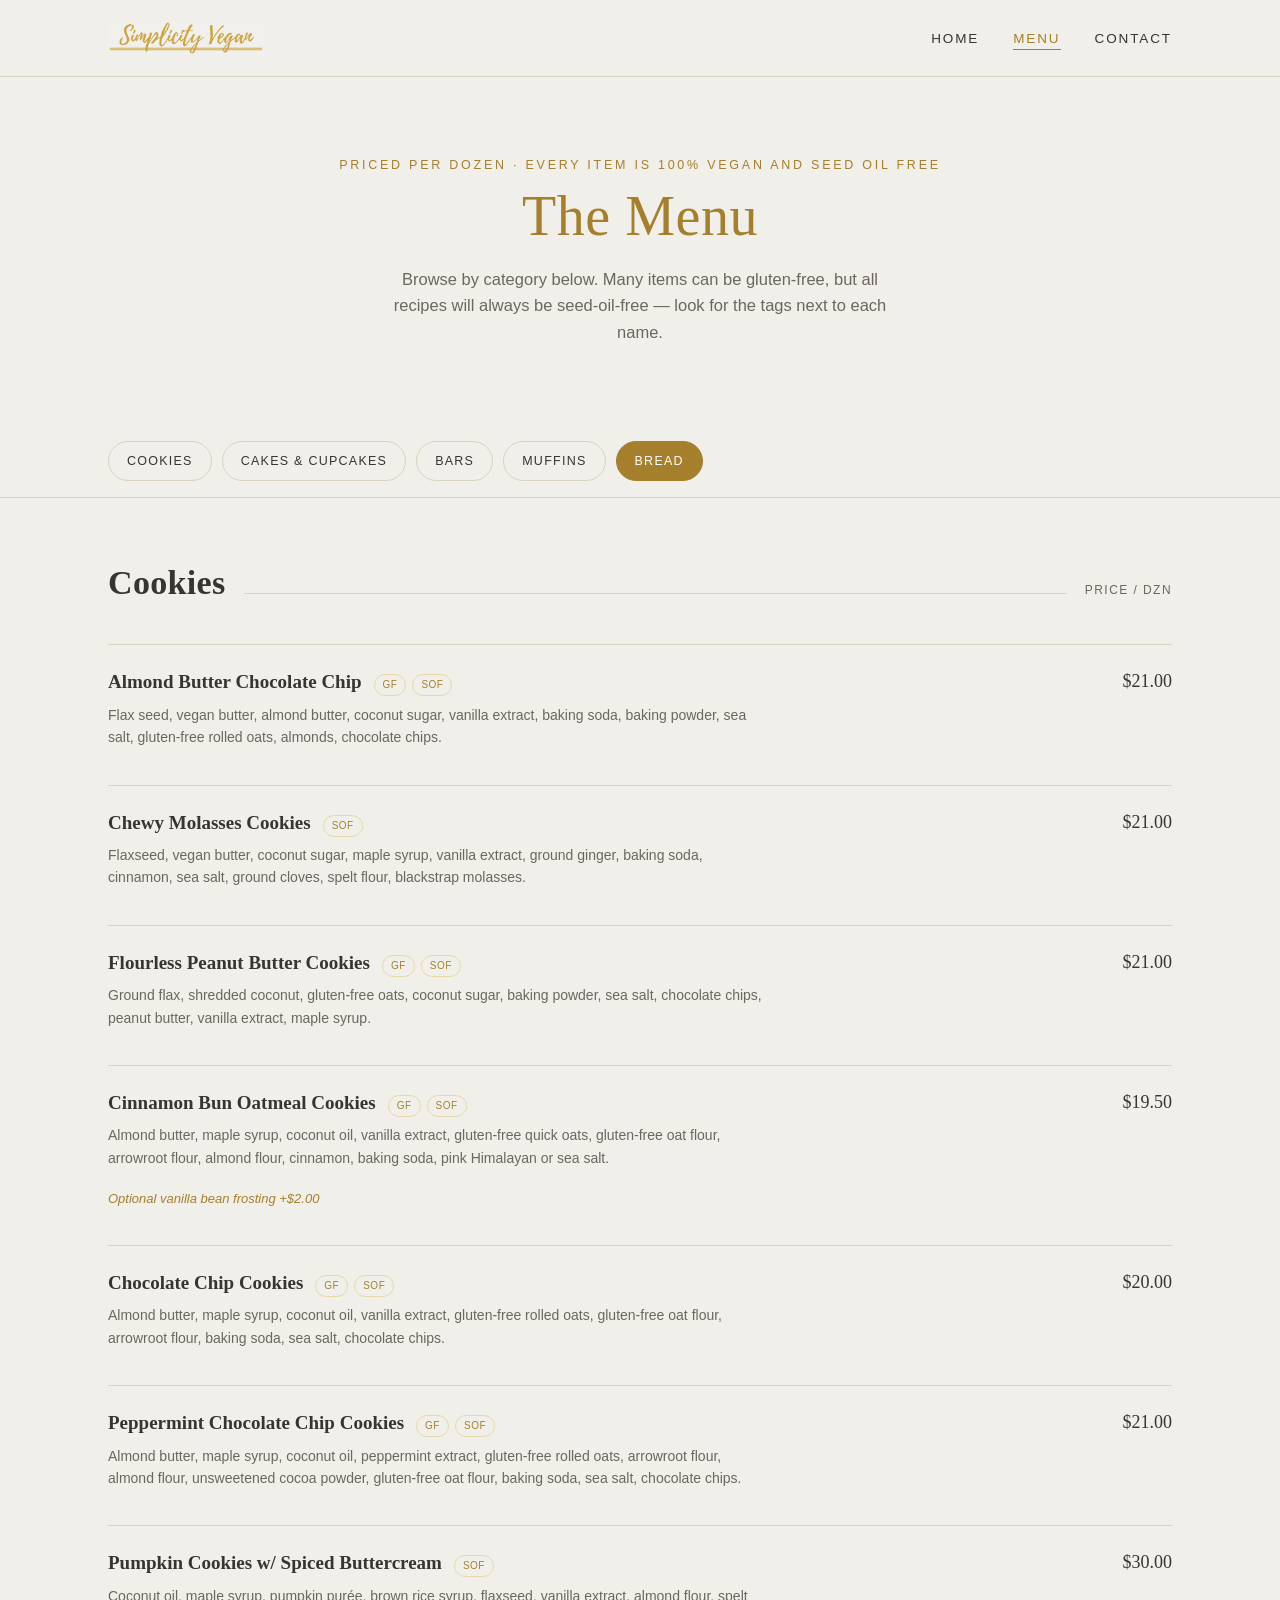
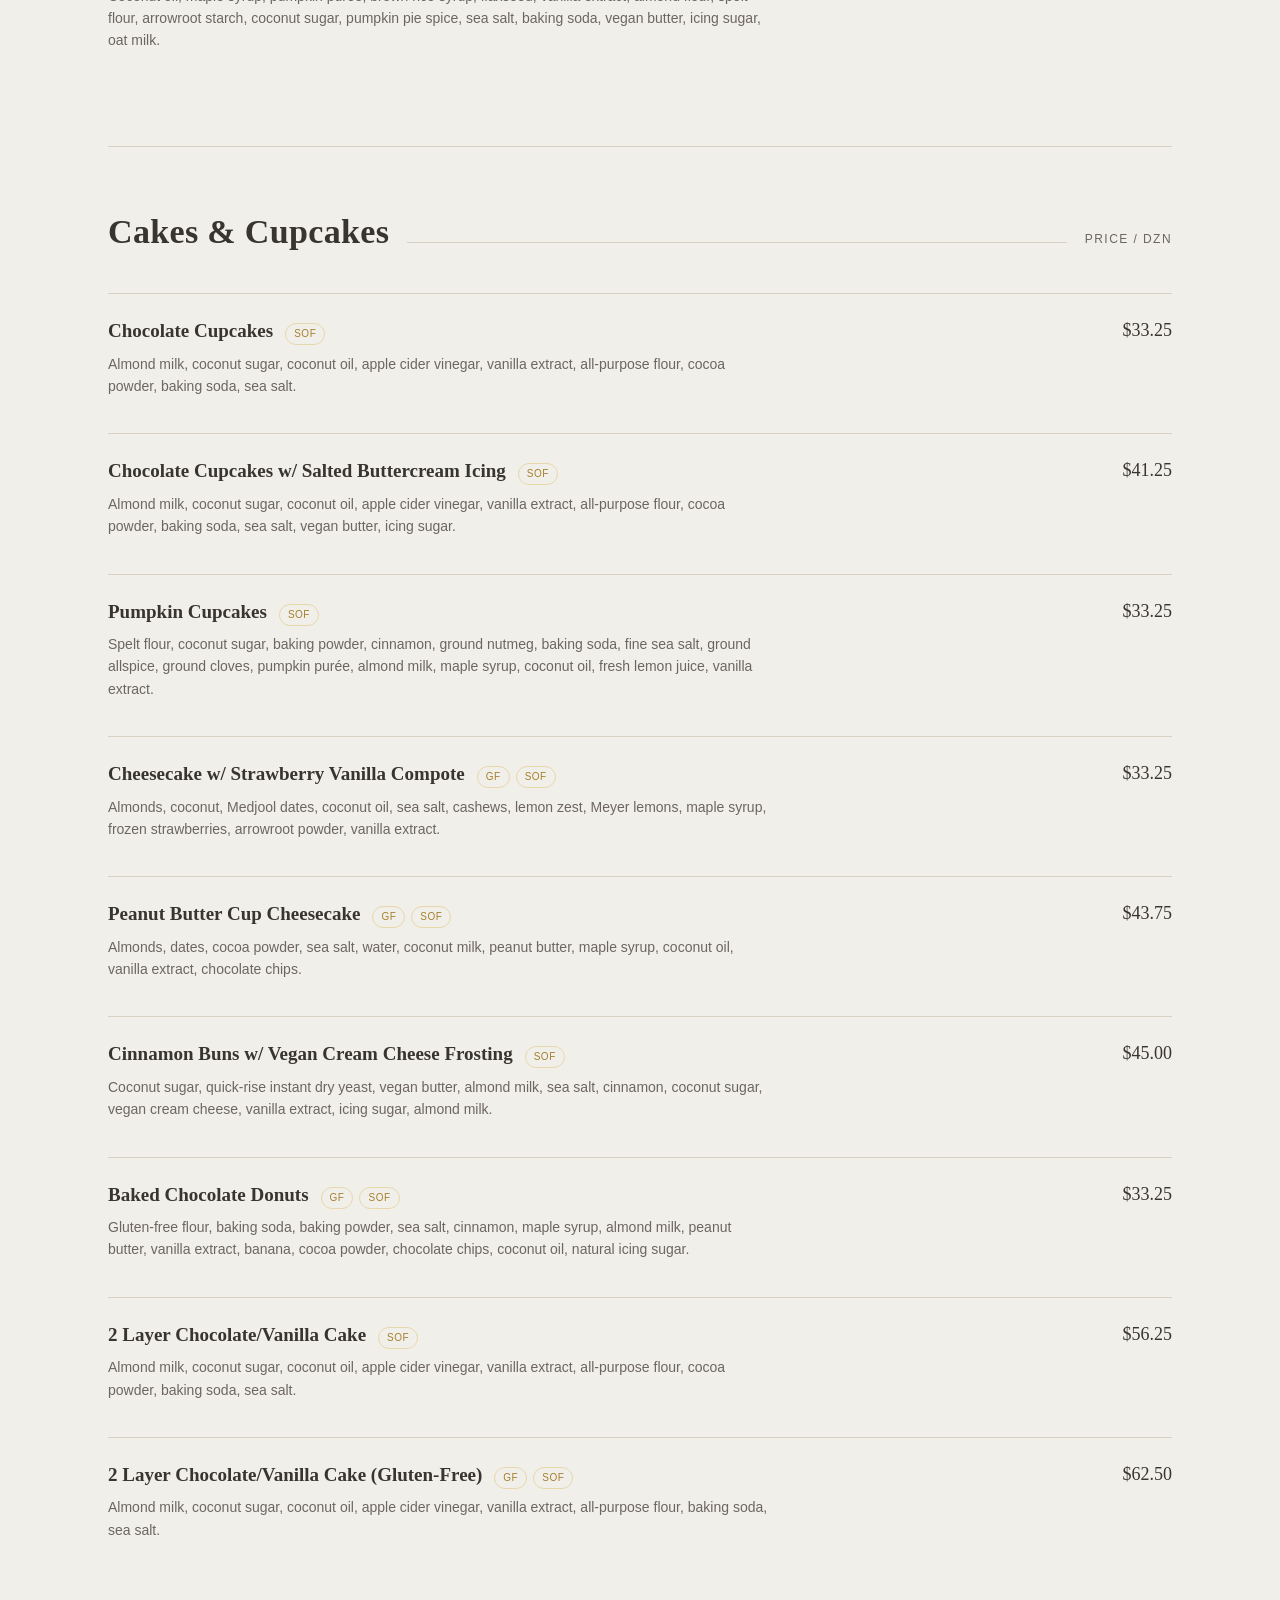
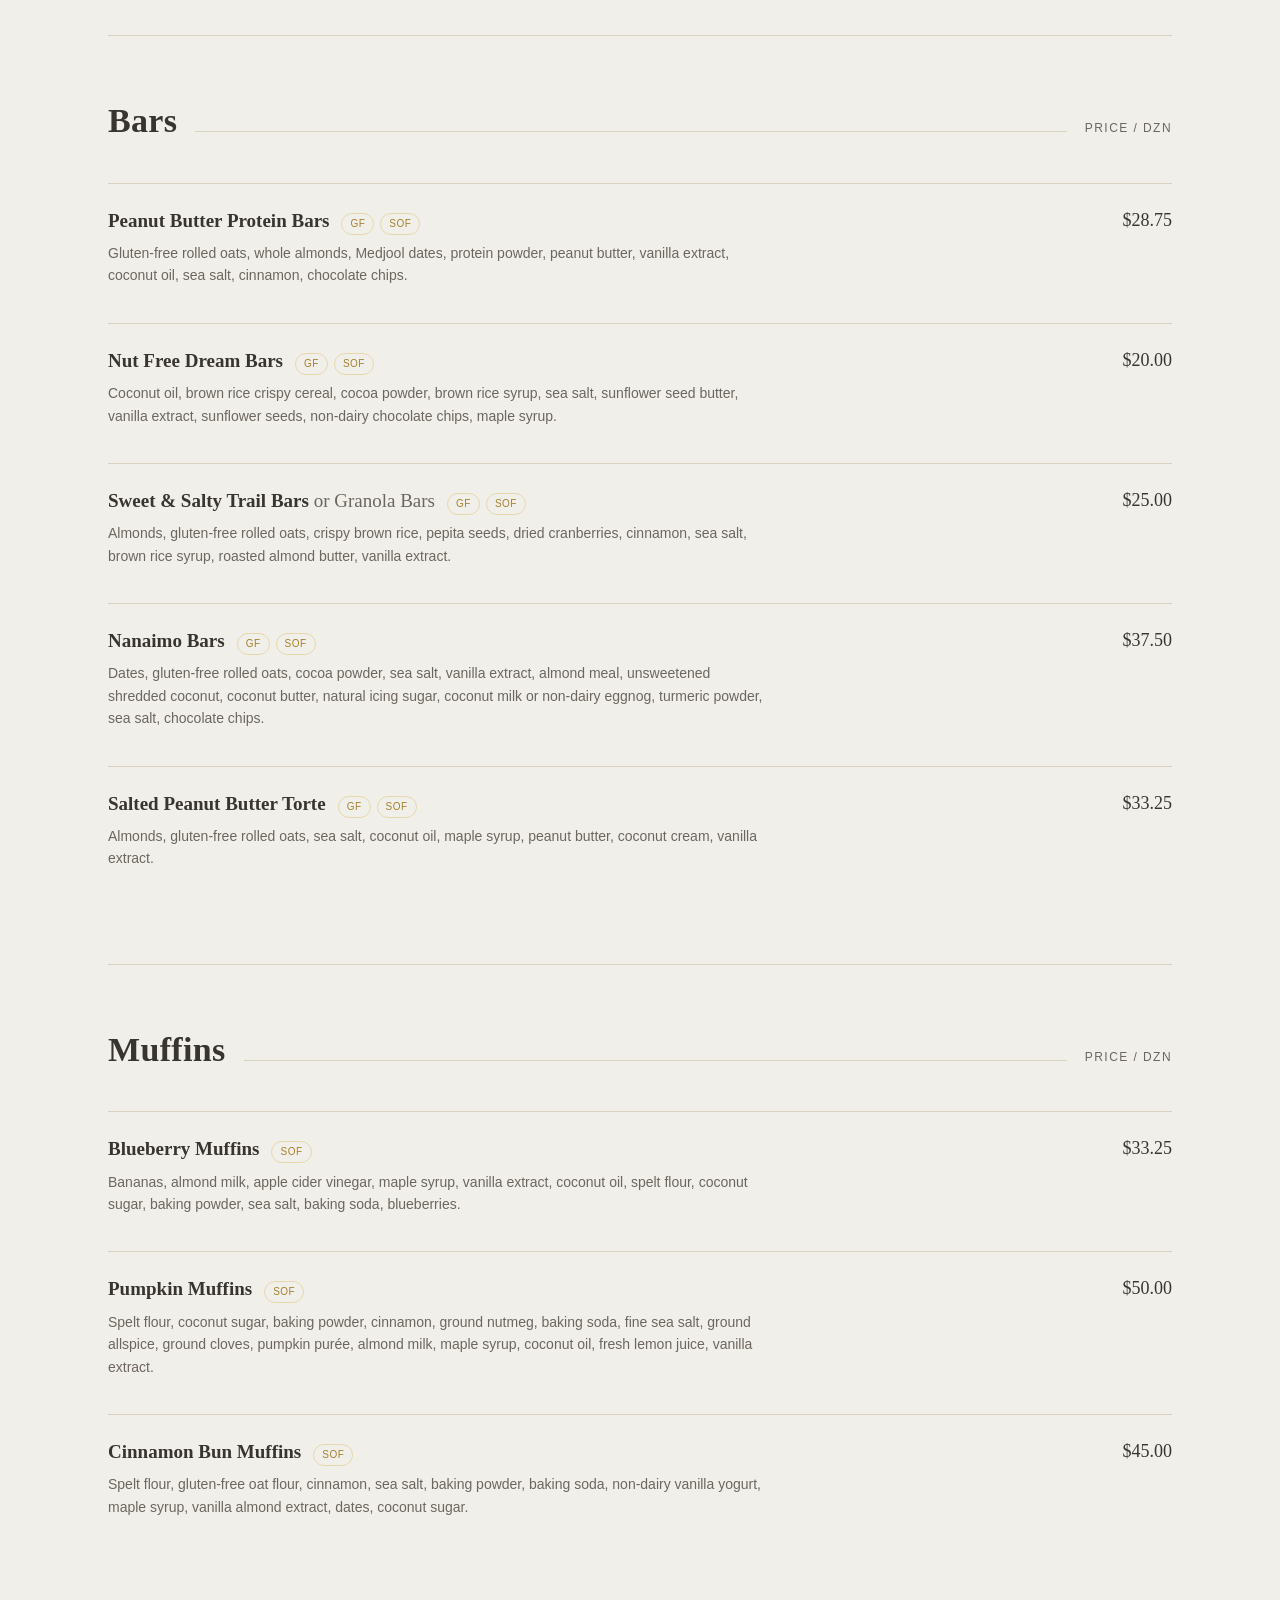
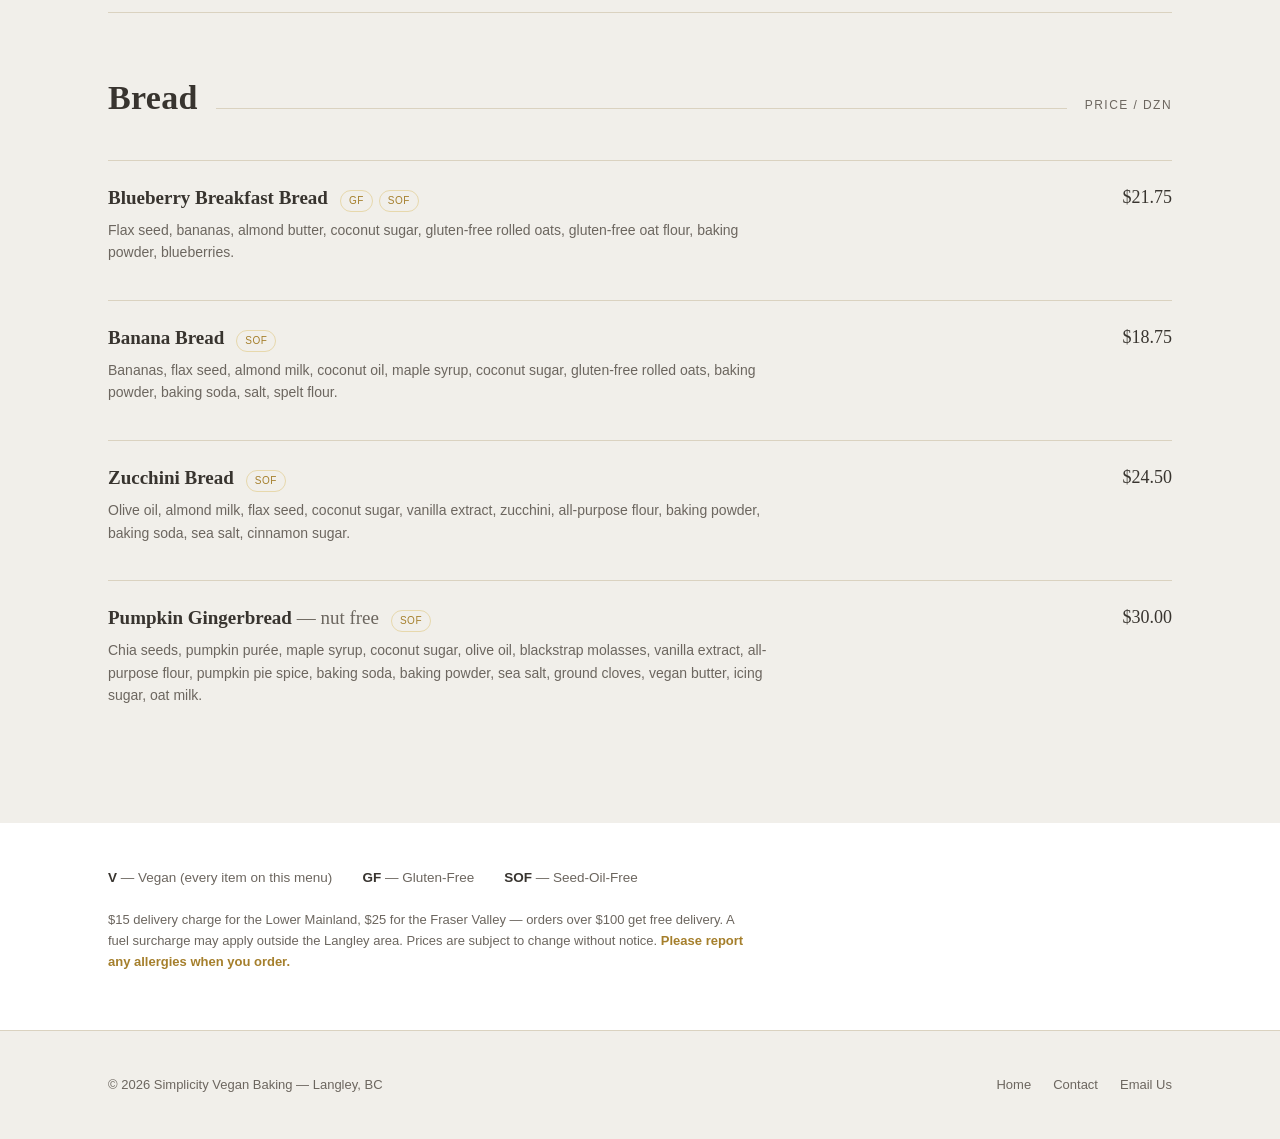
==== commit d23999d2: "Update menu.html" ====
--- a/menu.html
+++ b/menu.html
@@ -33,7 +33,7 @@
 
   <section class="page-hero">
     <div class="container">
-      <p class="eyebrow">Priced per dozen · every item is 100% vegan</p>
+      <p class="eyebrow">Priced per dozen · every item is 100% vegan and seed oil free</p>
       <h1 class="script">The Menu</h1>
       <p class="hero-lede" style="margin-left:auto;margin-right:auto;">Browse by category below. Many items
         can be gluten-free, but all recipes will always be seed-oil-free — look for the tags next to each name.</p>
